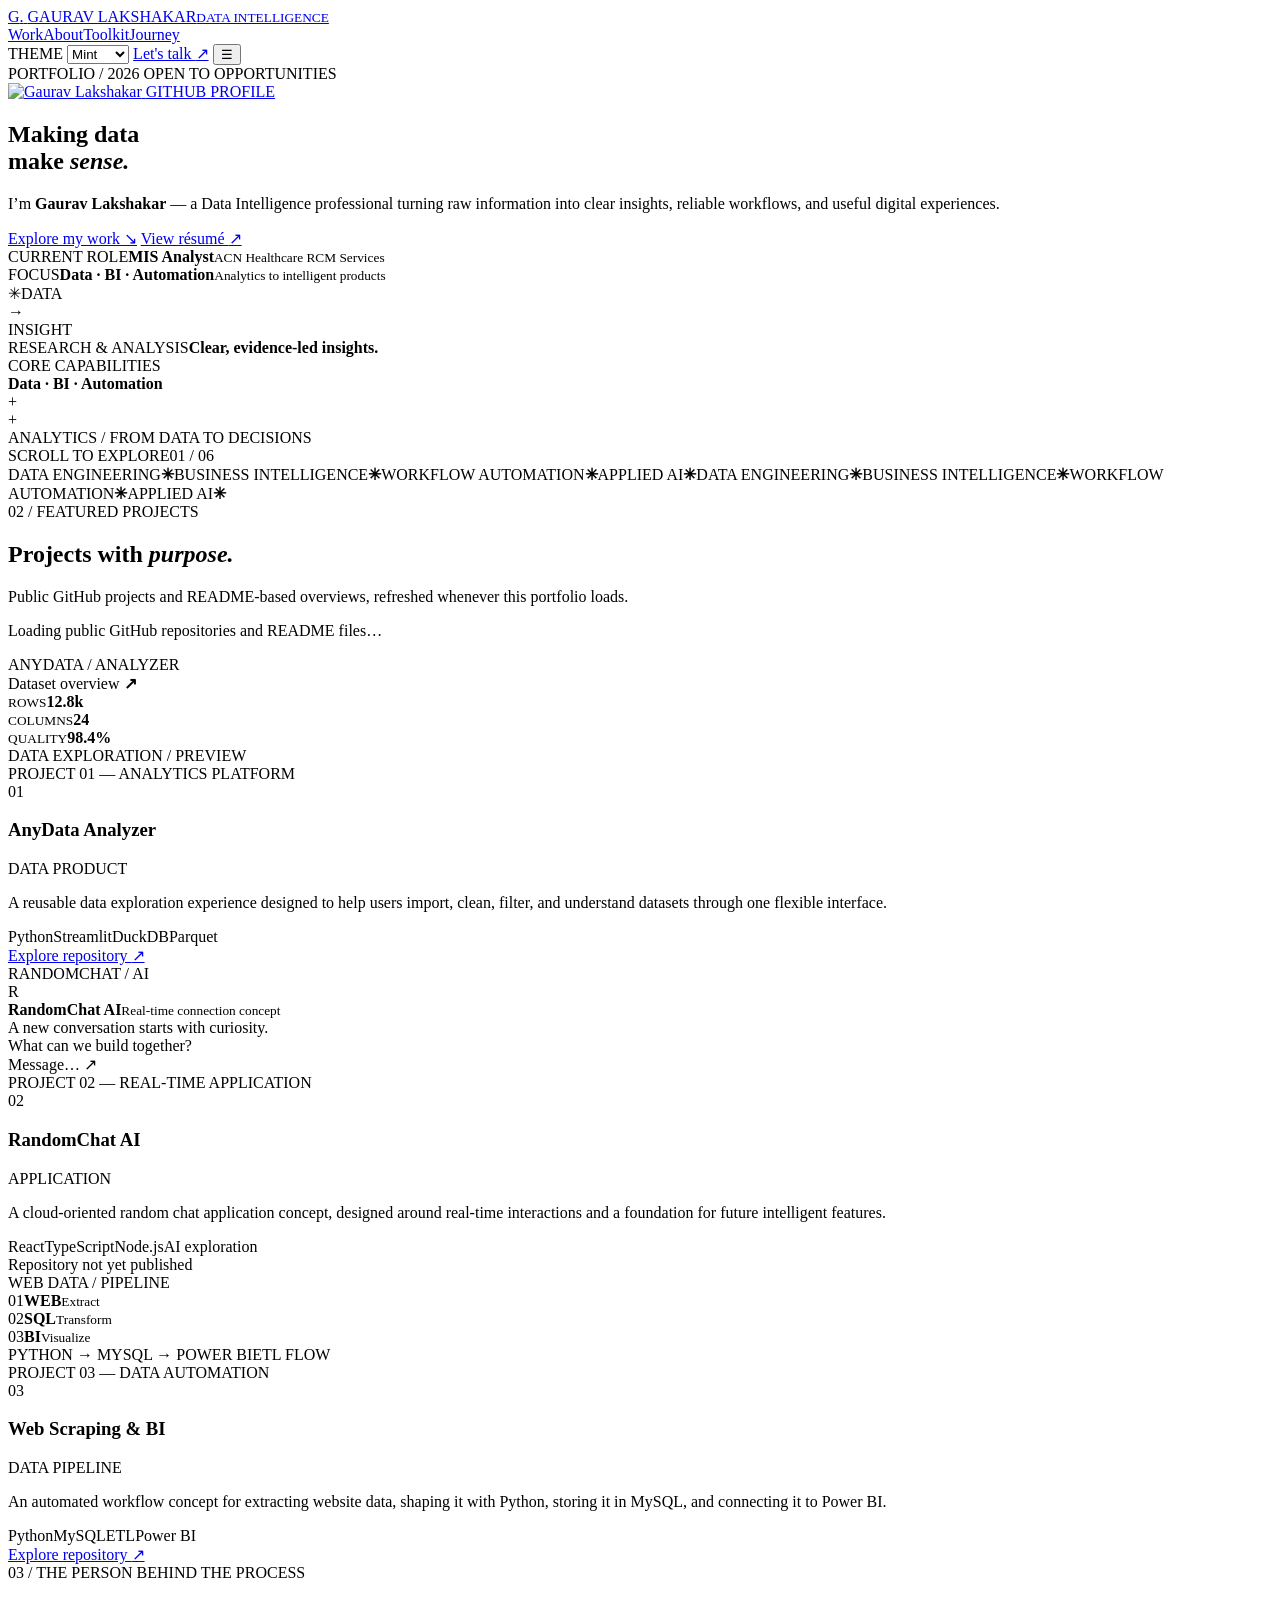
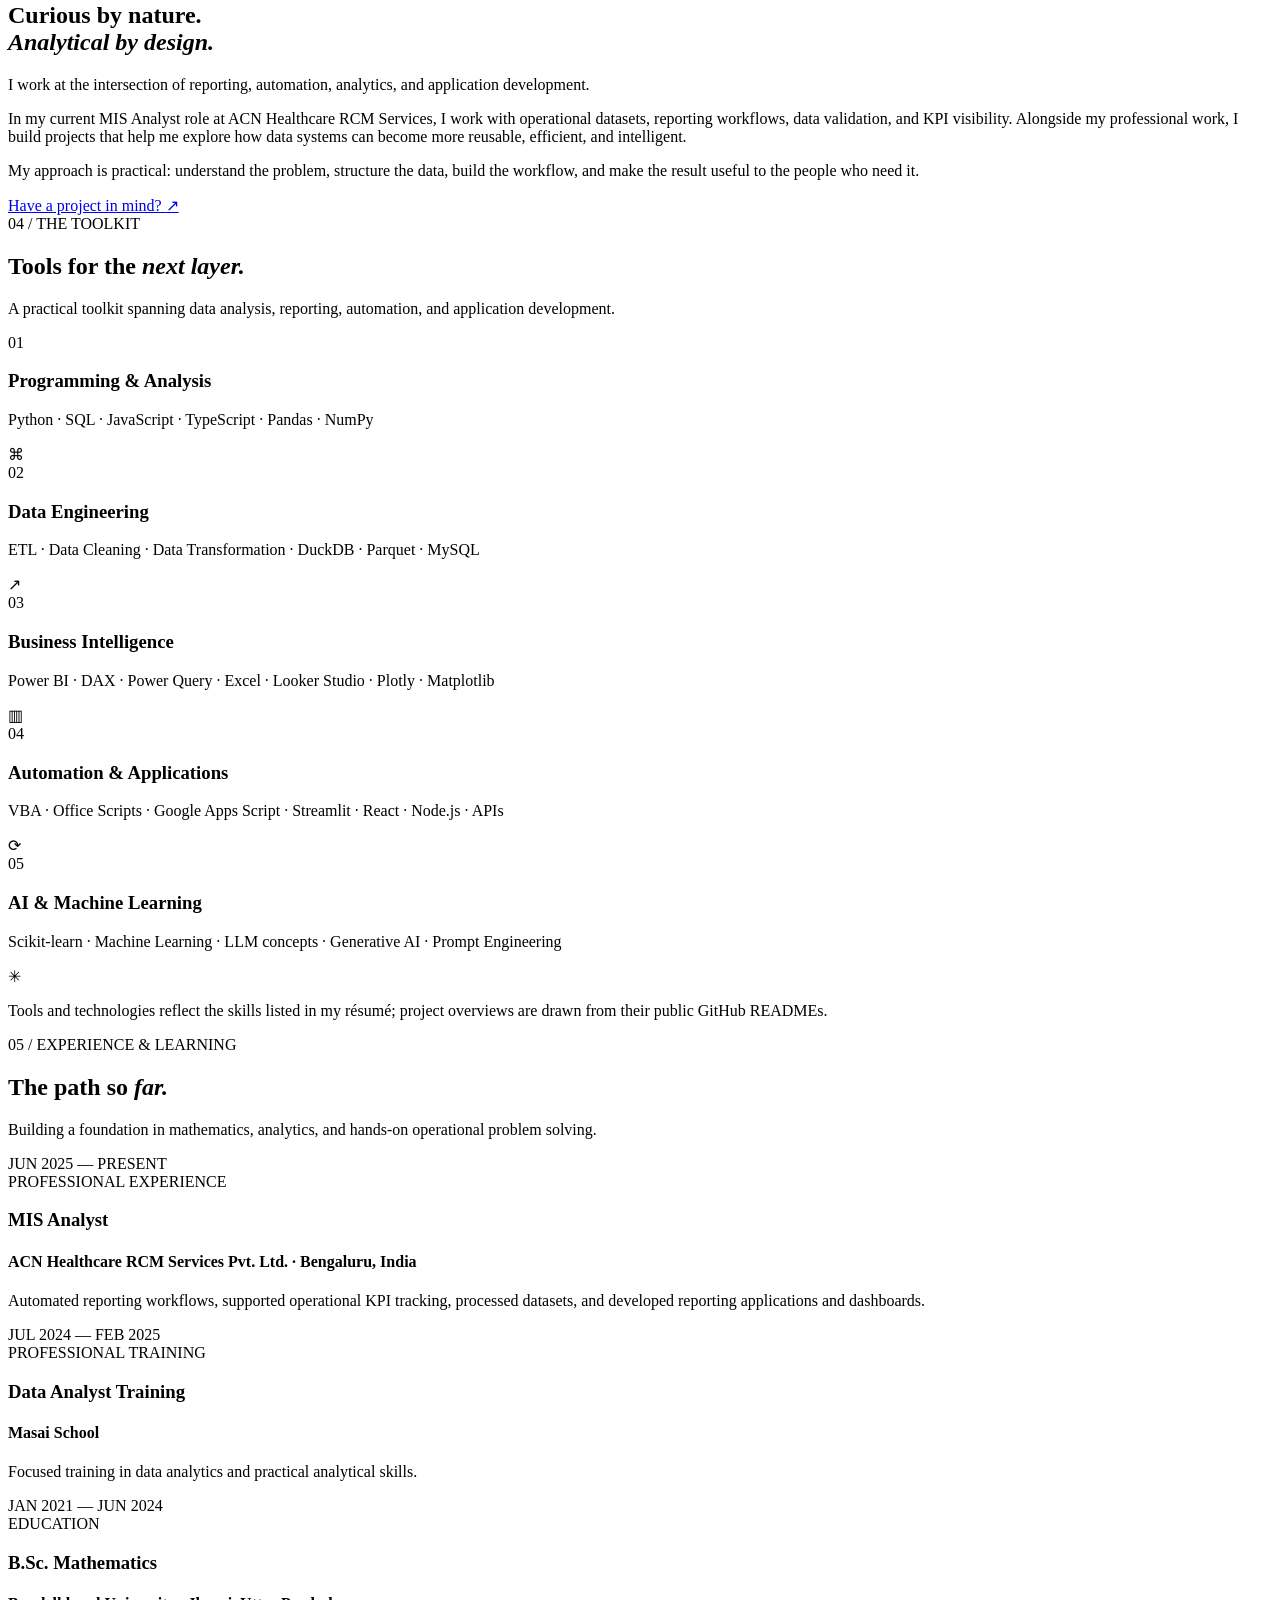
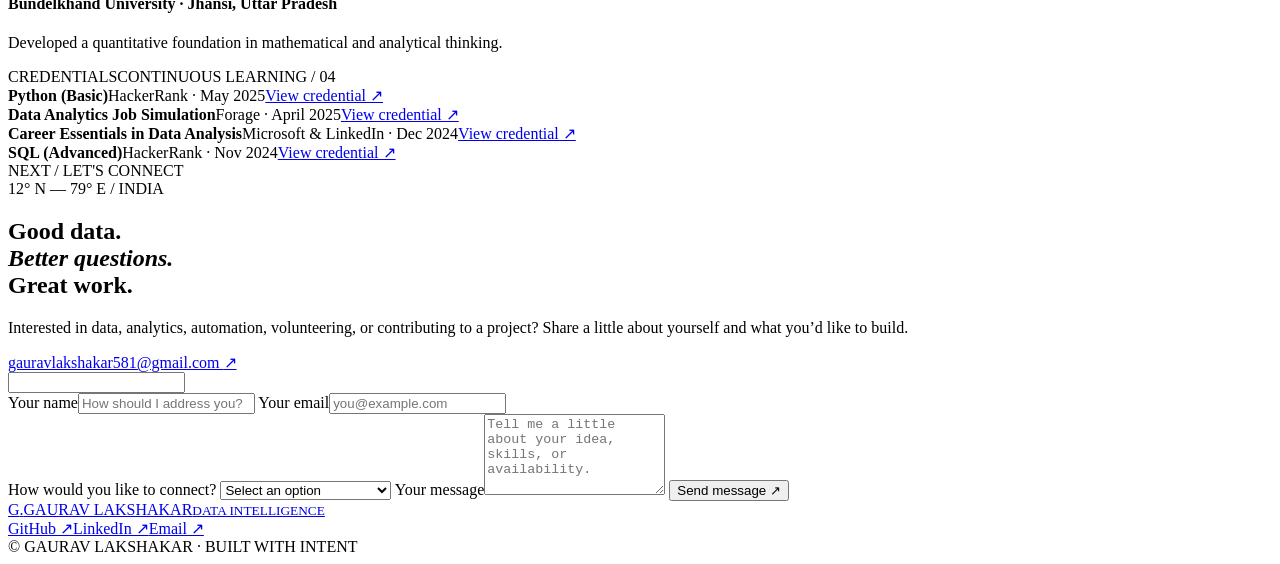
==== index.html @ 4f39f811 "Add files via upload" ====
<!doctype html>
<html lang="en">
<head>
  <meta charset="utf-8">
  <meta name="viewport" content="width=device-width, initial-scale=1">
  <meta name="theme-color" content="#080d18">
  <meta name="description" content="Gaurav Lakshakar — Data Intelligence Engineer building data products, analytics workflows, and intelligent applications.">
  <meta property="og:title" content="Gaurav Lakshakar | Data Intelligence Engineer">
  <meta property="og:description" content="Turning complex data into clear decisions, useful products, and intelligent workflows.">
  <meta property="og:type" content="website">
  <title>Gaurav Lakshakar — Data Intelligence Engineer</title>
  <link rel="preconnect" href="https://fonts.googleapis.com">
  <link rel="preconnect" href="https://fonts.gstatic.com" crossorigin>
  <link href="https://fonts.googleapis.com/css2?family=DM+Mono:wght@400;500&family=Manrope:wght@400;500;600;700;800&display=swap" rel="stylesheet">
  <link rel="stylesheet" href="styles.css">
  <link rel="stylesheet" href="interactive.css">
  <script type="application/ld+json">
  {
    "@context":"https://schema.org",
    "@type":"Person",
    "name":"Gaurav Lakshakar",
    "jobTitle":"MIS Analyst | Data Intelligence Engineer",
    "email":"mailto:gauravlakshakar581@gmail.com",
    "url":"https://gauravlakshakar.github.io/",
    "sameAs":[
      "https://github.com/gauravlakshakar",
      "https://linkedin.com/in/gaurav-lakshakar"
    ]
  }
  </script>
</head>
<body>
  <div class="noise" aria-hidden="true"></div>
  <div class="cursor-glow" aria-hidden="true"></div>
  <header class="site-header">
    <a class="brand" href="#home" aria-label="Gaurav Lakshakar home">
      <span class="brand-mark">G<span>.</span></span>
      <span class="brand-name">GAURAV LAKSHAKAR<small>DATA INTELLIGENCE</small></span>
    </a>
    <nav class="nav" id="nav">
      <a href="#work" data-tooltip="Project demos, analytics, and applied AI">Work</a><a href="#about" data-tooltip="How I turn messy data into useful decisions">About</a><a href="#stack" data-tooltip="Python, BI, automation, and AI tools">Toolkit</a><a href="#journey" data-tooltip="My experience, education, and learning">Journey</a>
    </nav>
    <label class="theme-picker" for="themePicker">
      <span>THEME</span>
      <select id="themePicker" aria-label="Choose portfolio accent theme">
        <option value="mint">Mint</option>
        <option value="ocean">Ocean</option>
        <option value="violet">Violet</option>
        <option value="amber">Amber</option>
      </select>
    </label>
    <a class="header-cta" href="mailto:gauravlakshakar581@gmail.com">Let's talk <span>↗</span></a>
    <button class="menu-toggle" id="menuToggle" aria-label="Toggle navigation" aria-expanded="false">☰</button>
  </header>

  <main>
    <section class="hero section-shell" id="home">
      <div class="hero-copy">
        <div class="eyebrow"><span class="status-dot"></span> PORTFOLIO / 2026 <span class="eyebrow-line"></span> OPEN TO OPPORTUNITIES</div>
        <a class="profile-avatar" href="https://github.com/gauravlakshakar" target="_blank" rel="noreferrer" aria-label="View Gaurav Lakshakar's GitHub profile">
          <img src="https://github.com/gauravlakshakar.png?size=240" alt="Gaurav Lakshakar" width="72" height="72">
          <span>GITHUB PROFILE</span>
        </a>
        <h1>Making data<br>make <em>sense.</em></h1>
        <p class="hero-lead">I’m <strong>Gaurav Lakshakar</strong> — a Data Intelligence professional turning raw information into clear insights, reliable workflows, and useful digital experiences.</p>
        <div class="hero-actions">
          <a class="button button-primary" href="#work">Explore my work <span>↘</span></a>
          <a class="button button-quiet" href="assets/Gaurav-Lakshakar-Resume.pdf" target="_blank" rel="noreferrer">View résumé <span>↗</span></a>
        </div>
        <div class="hero-meta">
          <div><span class="meta-label">CURRENT ROLE</span><strong>MIS Analyst</strong><small>ACN Healthcare RCM Services</small></div>
          <div><span class="meta-label">FOCUS</span><strong>Data · BI · Automation</strong><small>Analytics to intelligent products</small></div>
        </div>
      </div>
      <div class="hero-art" aria-label="Abstract data intelligence visualization">
        <div class="art-orbit orbit-one"></div><div class="art-orbit orbit-two"></div>
        <div class="art-core"><span class="core-spark">✳</span><span>DATA<br><b>→</b><br>INSIGHT</span></div>
        <div class="float-card card-top"><span class="mini-label">RESEARCH & ANALYSIS</span><b>Clear, evidence-led insights.</b><span class="card-line"><i></i><i></i><i></i><i></i><i></i><i></i></span></div>
        <div class="float-card card-bottom"><span class="mini-label">CORE CAPABILITIES</span><div class="bars"><i></i><i></i><i></i><i></i><i></i><i></i><i></i><i></i></div><b>Data · BI · Automation</b></div>
        <div class="art-cross cross-a">+</div><div class="art-cross cross-b">+</div>
        <div class="art-caption">ANALYTICS / FROM DATA TO DECISIONS</div>
      </div>
      <div class="hero-bottom"><span>SCROLL TO EXPLORE</span><span class="scroll-line"></span><span>01 / 06</span></div>
    </section>

    <section class="ticker" aria-label="Areas of focus">
      <div class="ticker-track"><span>DATA ENGINEERING</span><b>✳</b><span>BUSINESS INTELLIGENCE</span><b>✳</b><span>WORKFLOW AUTOMATION</span><b>✳</b><span>APPLIED AI</span><b>✳</b><span>DATA ENGINEERING</span><b>✳</b><span>BUSINESS INTELLIGENCE</span><b>✳</b><span>WORKFLOW AUTOMATION</span><b>✳</b><span>APPLIED AI</span><b>✳</b></div>
    </section>

    <section class="work section-shell" id="work">
      <div class="section-heading">
        <div><div class="eyebrow">02 / FEATURED PROJECTS</div><h2>Projects with <em>purpose.</em></h2></div>
        <p>Public GitHub projects and README-based overviews, refreshed whenever this portfolio loads.</p>
      </div>
      <p class="github-status" id="projectsStatus" role="status" aria-live="polite">Loading public GitHub repositories and README files…</p>
      <div class="project-grid" id="projectGrid">
        <article class="project-card project-featured">
          <div class="project-visual visual-analyzer">
            <div class="visual-top"><span>ANYDATA / ANALYZER</span></div>
            <div class="analyzer-layout"><div class="side-lines"><i></i><i></i><i></i><i></i></div><div class="analyzer-main"><div class="fake-title">Dataset overview <b>↗</b></div><div class="metric-row"><div><small>ROWS</small><b>12.8k</b></div><div><small>COLUMNS</small><b>24</b></div><div><small>QUALITY</small><b>98.4%</b></div></div><div class="chart-area"><div class="chart-bars"><i></i><i></i><i></i><i></i><i></i><i></i><i></i><i></i><i></i><i></i><i></i><i></i></div><div class="chart-label">DATA EXPLORATION / PREVIEW</div></div></div></div>
            <div class="visual-index">PROJECT 01 — ANALYTICS PLATFORM</div>
          </div>
          <div class="project-info"><div><span class="project-number">01</span><h3>AnyData Analyzer</h3></div><span class="project-type">DATA PRODUCT</span></div>
          <p>A reusable data exploration experience designed to help users import, clean, filter, and understand datasets through one flexible interface.</p>
          <div class="tag-row"><span>Python</span><span>Streamlit</span><span>DuckDB</span><span>Parquet</span></div>
          <a class="project-link" href="https://github.com/gauravlakshakar/AnyData-Analyzer" target="_blank" rel="noreferrer">Explore repository <span>↗</span></a>
        </article>

        <article class="project-card">
          <div class="project-visual visual-chat">
            <div class="visual-top"><span>RANDOMCHAT / AI</span></div>
            <div class="chat-window"><div class="chat-head"><span class="avatar">R</span><div><b>RandomChat AI</b><small>Real-time connection concept</small></div><i class="online-dot"></i></div><div class="bubble bubble-left">A new conversation starts with curiosity.</div><div class="bubble bubble-right">What can we build together?</div><div class="chat-input">Message… <span>↗</span></div></div>
            <div class="visual-index">PROJECT 02 — REAL-TIME APPLICATION</div>
          </div>
          <div class="project-info"><div><span class="project-number">02</span><h3>RandomChat AI</h3></div><span class="project-type">APPLICATION</span></div>
          <p>A cloud-oriented random chat application concept, designed around real-time interactions and a foundation for future intelligent features.</p>
          <div class="tag-row"><span>React</span><span>TypeScript</span><span>Node.js</span><span>AI exploration</span></div>
          <span class="project-link project-link-unavailable">Repository not yet published</span>
        </article>

        <article class="project-card">
          <div class="project-visual visual-pipeline">
            <div class="visual-top"><span>WEB DATA / PIPELINE</span></div>
            <div class="pipeline-flow"><div class="pipe-node"><span>01</span><b>WEB</b><small>Extract</small></div><div class="pipe-connector"><i></i><i></i><i></i></div><div class="pipe-node"><span>02</span><b>SQL</b><small>Transform</small></div><div class="pipe-connector"><i></i><i></i><i></i></div><div class="pipe-node"><span>03</span><b>BI</b><small>Visualize</small></div></div>
            <div class="pipeline-foot"><span>PYTHON → MYSQL → POWER BI</span><span>ETL FLOW</span></div>
            <div class="visual-index">PROJECT 03 — DATA AUTOMATION</div>
          </div>
          <div class="project-info"><div><span class="project-number">03</span><h3>Web Scraping & BI</h3></div><span class="project-type">DATA PIPELINE</span></div>
          <p>An automated workflow concept for extracting website data, shaping it with Python, storing it in MySQL, and connecting it to Power BI.</p>
          <div class="tag-row"><span>Python</span><span>MySQL</span><span>ETL</span><span>Power BI</span></div>
          <a class="project-link" href="https://github.com/gauravlakshakar/Automated-Web-Scraping-Power-BI-Integration" target="_blank" rel="noreferrer">Explore repository <span>↗</span></a>
        </article>
      </div>
      <div class="projects-toggle-wrap">
        <button class="projects-toggle" id="projectsToggle" type="button" aria-controls="projectGrid" aria-expanded="false" hidden>See more <span>↓</span></button>
      </div>
    </section>

    <section class="about section-shell" id="about">
      <div class="about-left"><div class="eyebrow">03 / THE PERSON BEHIND THE PROCESS</div><h2>Curious by nature.<br><em>Analytical by design.</em></h2></div>
      <div class="about-right"><p class="about-intro">I work at the intersection of reporting, automation, analytics, and application development.</p><p>In my current MIS Analyst role at ACN Healthcare RCM Services, I work with operational datasets, reporting workflows, data validation, and KPI visibility. Alongside my professional work, I build projects that help me explore how data systems can become more reusable, efficient, and intelligent.</p><p>My approach is practical: understand the problem, structure the data, build the workflow, and make the result useful to the people who need it.</p><a class="text-link" href="mailto:gauravlakshakar581@gmail.com">Have a project in mind? <span>↗</span></a></div>
    </section>

    <section class="stack section-shell" id="stack">
      <div class="section-heading"><div><div class="eyebrow">04 / THE TOOLKIT</div><h2>Tools for the <em>next layer.</em></h2></div><p>A practical toolkit spanning data analysis, reporting, automation, and application development.</p></div>
      <div class="stack-grid">
        <div class="stack-item"><span class="stack-index">01</span><div><h3>Programming & Analysis</h3><p>Python · SQL · JavaScript · TypeScript · Pandas · NumPy</p></div><span class="stack-symbol">⌘</span></div>
        <div class="stack-item"><span class="stack-index">02</span><div><h3>Data Engineering</h3><p>ETL · Data Cleaning · Data Transformation · DuckDB · Parquet · MySQL</p></div><span class="stack-symbol">↗</span></div>
        <div class="stack-item"><span class="stack-index">03</span><div><h3>Business Intelligence</h3><p>Power BI · DAX · Power Query · Excel · Looker Studio · Plotly · Matplotlib</p></div><span class="stack-symbol">▥</span></div>
        <div class="stack-item"><span class="stack-index">04</span><div><h3>Automation & Applications</h3><p>VBA · Office Scripts · Google Apps Script · Streamlit · React · Node.js · APIs</p></div><span class="stack-symbol">⟳</span></div>
        <div class="stack-item"><span class="stack-index">05</span><div><h3>AI & Machine Learning</h3><p>Scikit-learn · Machine Learning · LLM concepts · Generative AI · Prompt Engineering</p></div><span class="stack-symbol">✳</span></div>
      </div>
      <p class="stack-note">Tools and technologies reflect the skills listed in my résumé; project overviews are drawn from their public GitHub READMEs.</p>
    </section>

    <section class="journey section-shell" id="journey">
      <div class="section-heading"><div><div class="eyebrow">05 / EXPERIENCE & LEARNING</div><h2>The path so <em>far.</em></h2></div><p>Building a foundation in mathematics, analytics, and hands-on operational problem solving.</p></div>
      <div class="timeline">
        <div class="timeline-item"><div class="timeline-date">JUN 2025 — PRESENT</div><div class="timeline-marker"></div><div class="timeline-content"><span class="timeline-label">PROFESSIONAL EXPERIENCE</span><h3>MIS Analyst</h3><h4>ACN Healthcare RCM Services Pvt. Ltd. <span>· Bengaluru, India</span></h4><p>Automated reporting workflows, supported operational KPI tracking, processed datasets, and developed reporting applications and dashboards.</p></div></div>
        <div class="timeline-item"><div class="timeline-date">JUL 2024 — FEB 2025</div><div class="timeline-marker"></div><div class="timeline-content"><span class="timeline-label">PROFESSIONAL TRAINING</span><h3>Data Analyst Training</h3><h4>Masai School</h4><p>Focused training in data analytics and practical analytical skills.</p></div></div>
        <div class="timeline-item"><div class="timeline-date">JAN 2021 — JUN 2024</div><div class="timeline-marker"></div><div class="timeline-content"><span class="timeline-label">EDUCATION</span><h3>B.Sc. Mathematics</h3><h4>Bundelkhand University <span>· Jhansi, Uttar Pradesh</span></h4><p>Developed a quantitative foundation in mathematical and analytical thinking.</p></div></div>
      </div>
      <div class="certifications"><div class="cert-heading"><span class="eyebrow">CREDENTIALS</span><span>CONTINUOUS LEARNING / 04</span></div><div class="cert-grid">
        <div><b>Python (Basic)</b><span>HackerRank · May 2025</span><a href="https://www.hackerrank.com/certificates/iframe/b442b5a786ca" target="_blank" rel="noreferrer">View credential ↗</a></div>
        <div><b>Data Analytics Job Simulation</b><span>Forage · April 2025</span><a href="https://drive.google.com/file/d/1vN4irPQf9KT8b9pGdJsip6vov9w0BToP/view?usp=sharing" target="_blank" rel="noreferrer">View credential ↗</a></div>
        <div><b>Career Essentials in Data Analysis</b><span>Microsoft & LinkedIn · Dec 2024</span><a href="https://www.linkedin.com/learning/certificates/0b118b6bc514ee86db4176257575edf5e54f99f8c520ca7ed3655e87a7c5248d" target="_blank" rel="noreferrer">View credential ↗</a></div>
        <div><b>SQL (Advanced)</b><span>HackerRank · Nov 2024</span><a href="https://www.hackerrank.com/certificates/iframe/0fa142021e7b" target="_blank" rel="noreferrer">View credential ↗</a></div>
      </div></div>
    </section>

    <section class="contact section-shell" id="contact">
      <div class="contact-top"><div class="eyebrow">NEXT / LET'S CONNECT</div><span class="contact-coordinate">12° N — 79° E / INDIA</span></div>
      <h2>Good data.<br><em>Better questions.</em><br>Great work.</h2>
      <div class="contact-bottom">
        <div class="contact-intro"><p>Interested in data, analytics, automation, volunteering, or contributing to a project? Share a little about yourself and what you’d like to build.</p><a class="contact-email" href="mailto:gauravlakshakar581@gmail.com">gauravlakshakar581@gmail.com <span>↗</span></a></div>
        <form class="contact-form" id="contactForm" action="https://formsubmit.co/gauravlakshakar581@gmail.com" method="POST">
          <input type="hidden" name="_subject" value="Portfolio collaboration / volunteer inquiry">
          <input type="hidden" name="_template" value="table">
          <input type="hidden" name="_next" id="contactSuccessUrl" value="thank-you.html">
          <input type="text" name="_honey" class="form-honey" tabindex="-1" autocomplete="off" aria-hidden="true">
          <div class="form-row">
            <label>Your name<input name="name" type="text" autocomplete="name" required maxlength="100" placeholder="How should I address you?"></label>
            <label>Your email<input name="_replyto" type="email" autocomplete="email" required maxlength="254" placeholder="you@example.com"></label>
          </div>
          <label>How would you like to connect?
            <select name="interest" required>
              <option value="" disabled selected>Select an option</option>
              <option>Volunteer</option>
              <option>Contribute to a project</option>
              <option>Collaborate on data or AI</option>
              <option>Other</option>
            </select>
          </label>
          <label>Your message<textarea name="message" rows="5" required maxlength="4000" placeholder="Tell me a little about your idea, skills, or availability."></textarea></label>
          <button class="button button-primary form-submit" type="submit">Send message <span>↗</span></button>
        </form>
      </div>
    </section>
  </main>

  <footer class="footer"><a class="brand" href="#home"><span class="brand-mark">G<span>.</span></span><span class="brand-name">GAURAV LAKSHAKAR<small>DATA INTELLIGENCE</small></span></a><div class="footer-links"><a href="https://github.com/gauravlakshakar" target="_blank" rel="noreferrer">GitHub ↗</a><a href="https://linkedin.com/in/gaurav-lakshakar" target="_blank" rel="noreferrer">LinkedIn ↗</a><a href="mailto:gauravlakshakar581@gmail.com">Email ↗</a></div><span class="copyright">© <span id="year"></span> GAURAV LAKSHAKAR · BUILT WITH INTENT</span></footer>
  <script src="script.js"></script>
</body>
</html>
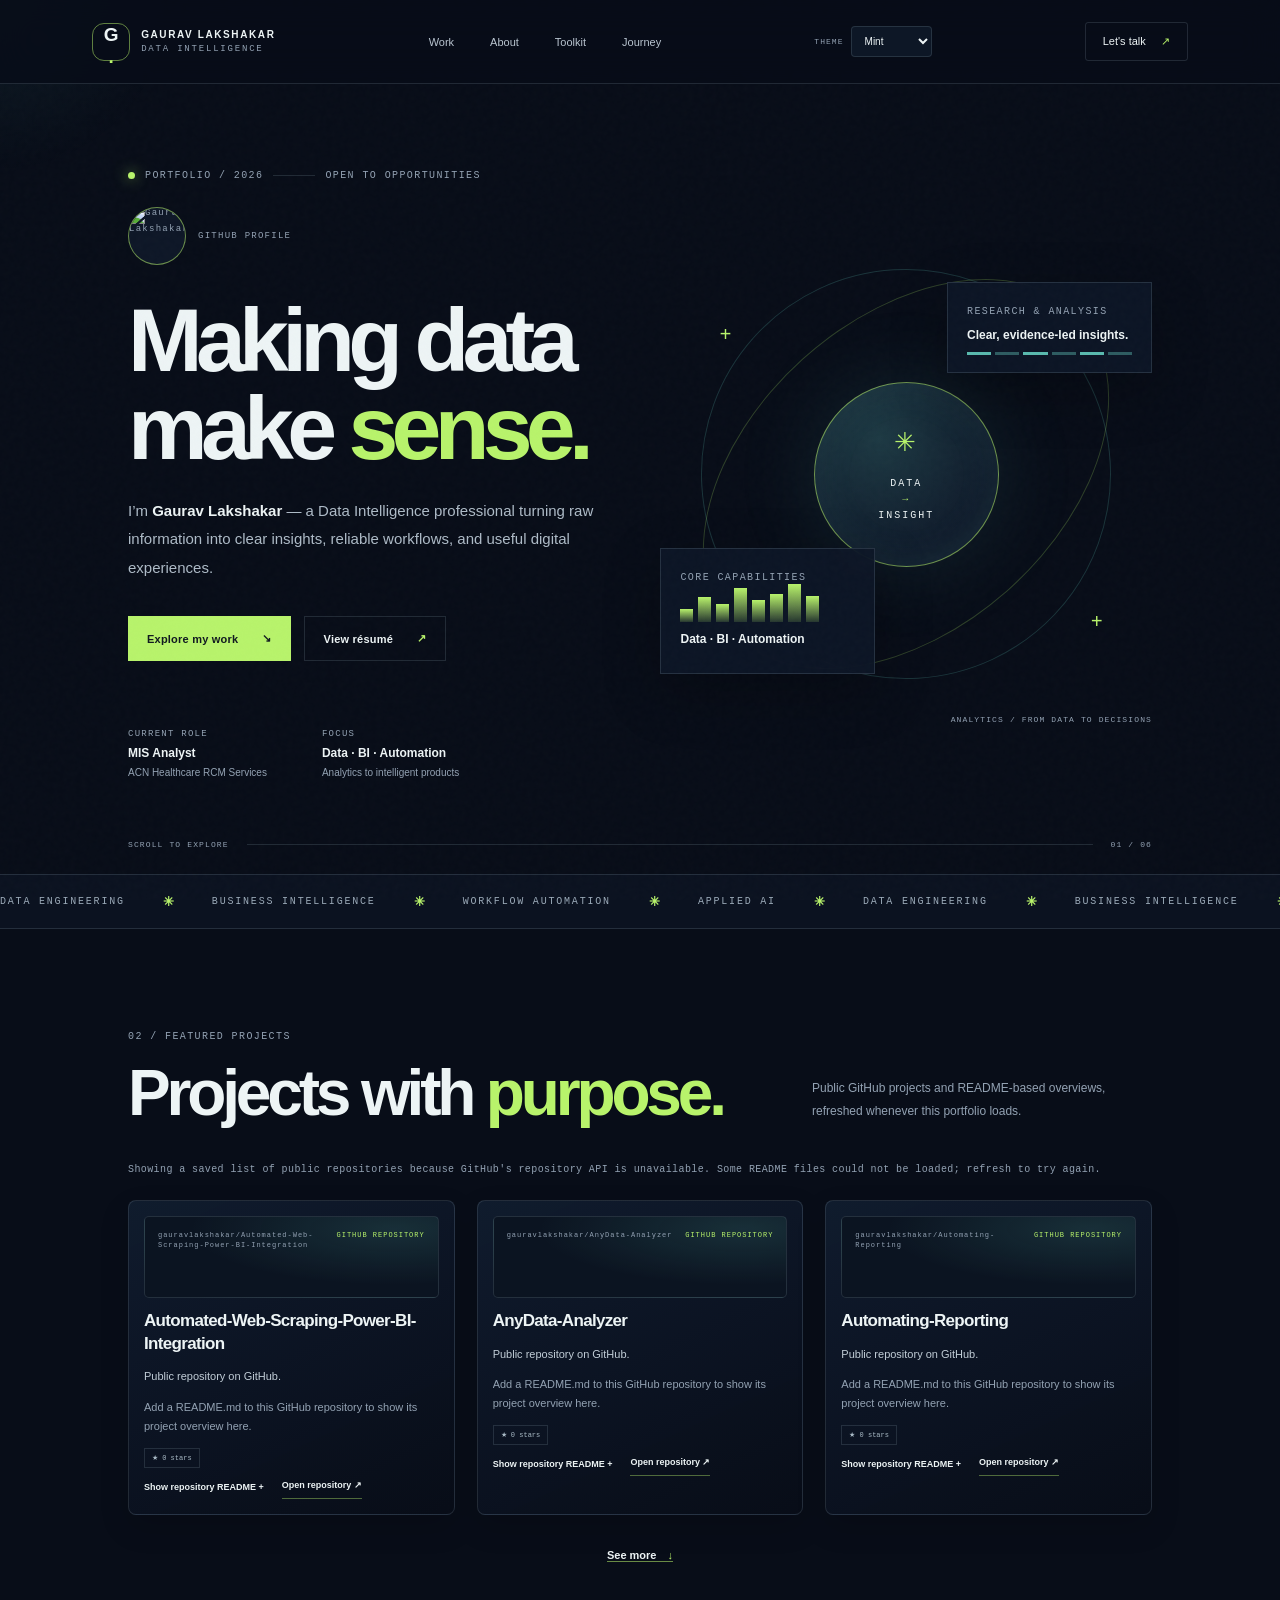
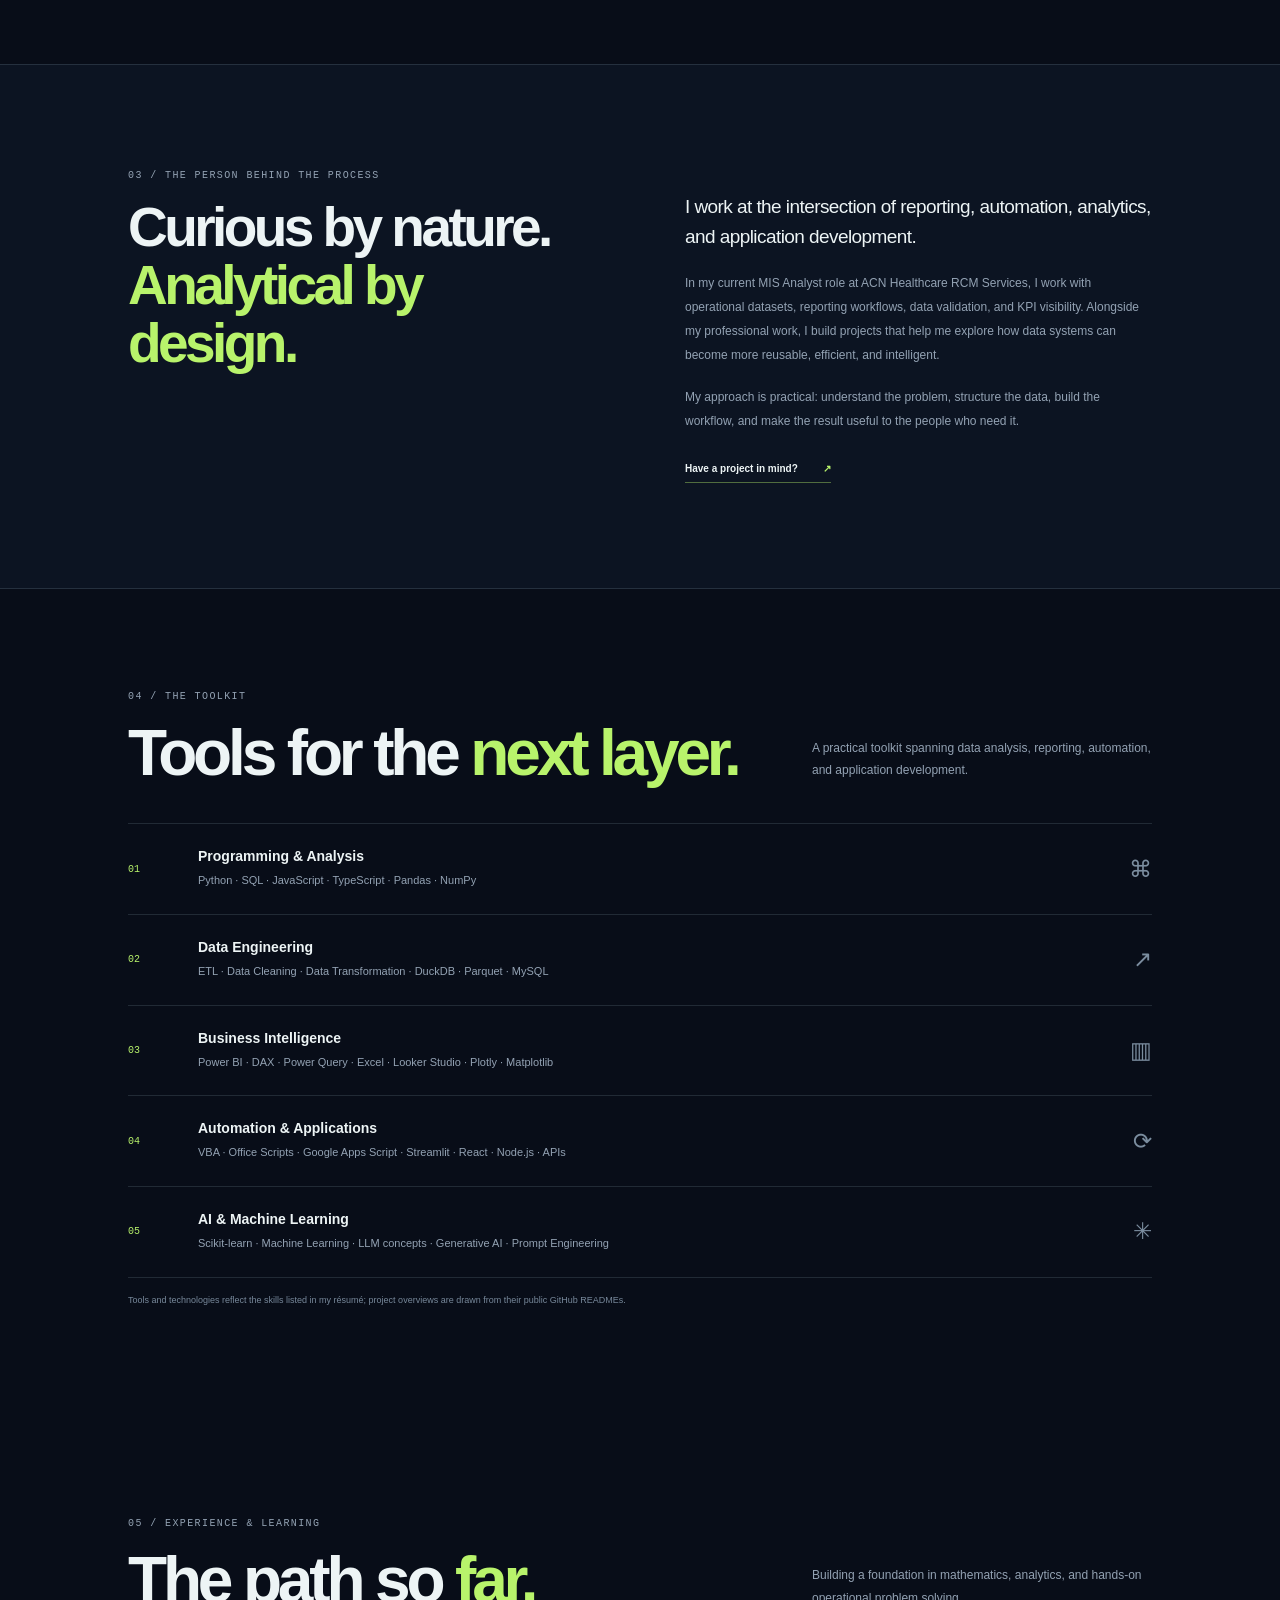
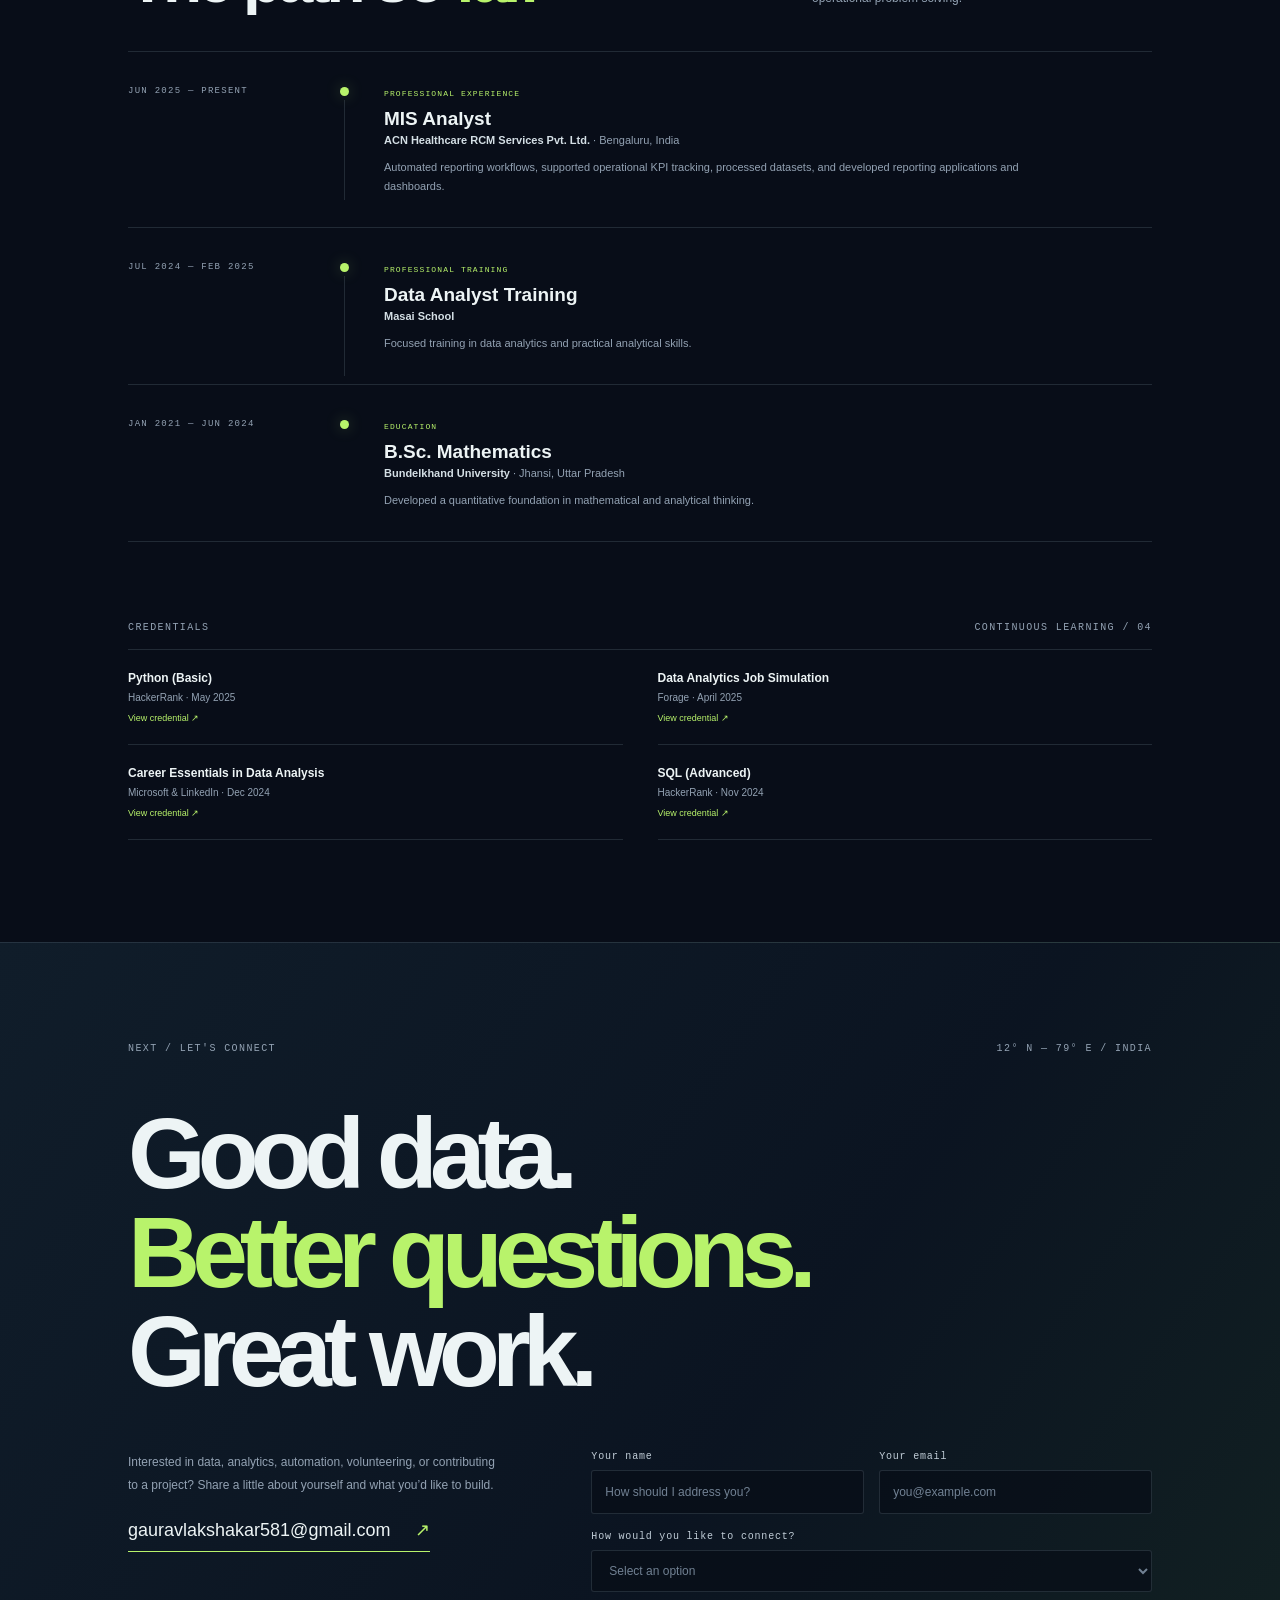
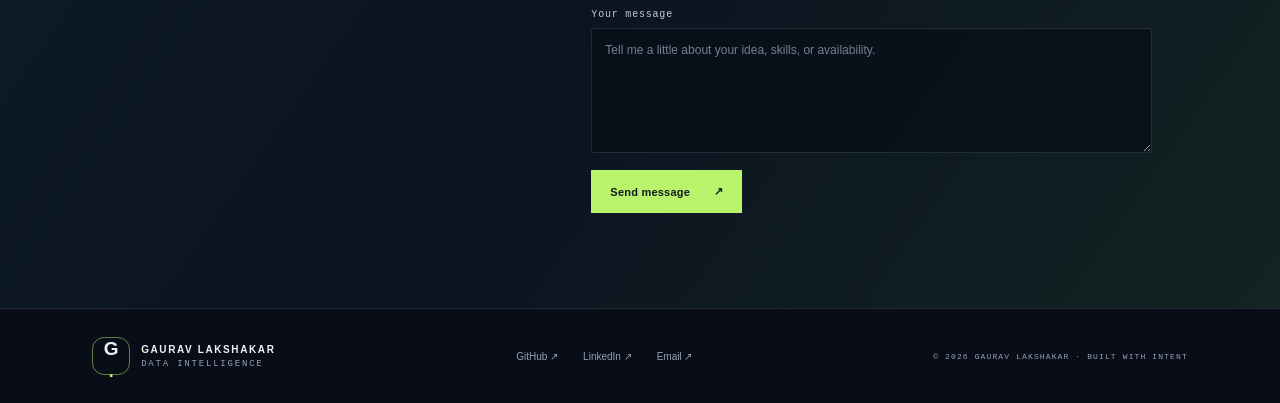
==== commit 23a2a769: "Update index.html" ====
--- a/index.html
+++ b/index.html
@@ -65,7 +65,7 @@
         <p class="hero-lead">I’m <strong>Gaurav Lakshakar</strong> — a Data Intelligence professional turning raw information into clear insights, reliable workflows, and useful digital experiences.</p>
         <div class="hero-actions">
           <a class="button button-primary" href="#work">Explore my work <span>↘</span></a>
-          <a class="button button-quiet" href="assets/Gaurav-Lakshakar-Resume.pdf" target="_blank" rel="noreferrer">View résumé <span>↗</span></a>
+          <a class="button button-quiet" href="assets/Gaurav Lakshakar.pdf" target="_blank" rel="noreferrer">View résumé <span>↗</span></a>
         </div>
         <div class="hero-meta">
           <div><span class="meta-label">CURRENT ROLE</span><strong>MIS Analyst</strong><small>ACN Healthcare RCM Services</small></div>
--- a/styles.css
+++ b/styles.css
@@ -0,0 +1,9 @@
+ :root{--bg:#080d18;--panel:#0e1727;--panel2:#111d30;--text:#edf4f5;--muted:#93a2b3;--line:rgba(181,207,220,.15);--mint:#b8f36b;--cyan:#6de3d1;--mono:"DM Mono",monospace;--sans:"Manrope",sans-serif}
+*{box-sizing:border-box}html{scroll-behavior:smooth;scroll-padding-top:90px}body{margin:0;background:var(--bg);color:var(--text);font-family:var(--sans);overflow-x:hidden}a{color:inherit;text-decoration:none}.noise{position:fixed;inset:0;pointer-events:none;z-index:5;opacity:.035;background-image:url("data:image/svg+xml,%3Csvg viewBox='0 0 180 180' xmlns='http://www.w3.org/2000/svg'%3E%3Cfilter id='n'%3E%3CfeTurbulence type='fractalNoise' baseFrequency='.9' numOctaves='3' stitchTiles='stitch'/%3E%3C/filter%3E%3Crect width='100%25' height='100%25' filter='url(%23n)' opacity='.55'/%3E%3C/svg%3E")}.cursor-glow{position:fixed;width:360px;height:360px;border-radius:50%;background:radial-gradient(circle,rgba(109,227,209,.07),transparent 68%);pointer-events:none;z-index:0;transform:translate(-50%,-50%)}.site-header{height:84px;padding:0 7.2%;display:flex;align-items:center;justify-content:space-between;border-bottom:1px solid var(--line);position:sticky;top:0;z-index:20;background:rgba(8,13,24,.84);backdrop-filter:blur(18px)}.brand{display:flex;align-items:center;gap:11px}.brand-mark{width:38px;height:38px;border:1px solid rgba(184,243,107,.5);border-radius:12px;display:grid;place-items:center;font-weight:800;font-size:19px;color:var(--text)}.brand-mark span{color:var(--mint)}.brand-name{font-size:10px;letter-spacing:.16em;font-weight:800}.brand-name small{display:block;color:var(--muted);font:9px var(--mono);letter-spacing:.2em;margin-top:4px}.nav{display:flex;gap:36px}.nav a,.header-cta{font-size:11px;color:#b9c5d0;transition:.2s}.nav a:hover,.footer a:hover{color:var(--mint)}.header-cta{border:1px solid var(--line);padding:12px 17px;border-radius:3px;color:var(--text)}.header-cta span{color:var(--mint);margin-left:12px}.menu-toggle{display:none;background:none;border:0;color:var(--text);font-size:23px}.section-shell{padding-left:10%;padding-right:10%;position:relative}.hero{min-height:700px;display:grid;grid-template-columns:1.04fr .96fr;align-items:center;padding-top:70px;padding-bottom:80px;overflow:hidden}.hero-copy{position:relative;z-index:2}.eyebrow,.meta-label,.mini-label,.art-caption,.hero-bottom,.visual-top,.visual-index,.project-type,.project-number,.timeline-date,.timeline-label,.cert-heading,.contact-coordinate,.copyright{font:10px var(--mono);letter-spacing:.14em;color:var(--muted)}.eyebrow{display:flex;align-items:center;gap:10px}.status-dot,.online-dot{width:7px;height:7px;border-radius:50%;background:var(--mint);box-shadow:0 0 14px rgba(184,243,107,.7)}.eyebrow-line{width:42px;height:1px;background:var(--line)}h1{font-size:clamp(58px,7vw,98px);line-height:.99;letter-spacing:-.075em;margin:31px 0 24px;font-weight:700}h1 em,h2 em{font-style:normal;color:var(--mint)}.hero-lead{font-size:15px;line-height:1.9;color:#aebbc7;max-width:500px}.hero-lead strong{color:var(--text)}.hero-actions{display:flex;gap:13px;margin-top:34px}.button{padding:15px 19px;font-size:11px;font-weight:800;letter-spacing:.02em;display:inline-flex;gap:24px;align-items:center;transition:.25s}.button-primary{background:var(--mint);color:#111a20}.button-primary:hover{transform:translateY(-3px);box-shadow:0 12px 35px rgba(184,243,107,.18)}.button-quiet{border:1px solid var(--line);color:var(--text)}.button-quiet span{color:var(--mint)}.hero-meta{display:flex;gap:55px;margin-top:68px}.hero-meta div{display:flex;flex-direction:column;gap:7px}.meta-label{font-size:9px}.hero-meta strong{font-size:12px}.hero-meta small{font-size:10px;color:var(--muted)}.hero-art{height:500px;position:relative;display:grid;place-items:center}.art-orbit{position:absolute;border:1px solid rgba(109,227,209,.18);border-radius:50%;transform:rotate(-25deg)}.orbit-one{width:410px;height:410px}.orbit-two{width:310px;height:470px;border-color:rgba(184,243,107,.22);transform:rotate(48deg)}.art-core{width:185px;height:185px;border-radius:50%;background:radial-gradient(circle at 35% 30%,#1d3943,#101b2b 68%);border:1px solid rgba(184,243,107,.55);box-shadow:0 0 90px rgba(109,227,209,.1),inset 0 0 40px rgba(109,227,209,.08);display:flex;flex-direction:column;align-items:center;justify-content:center;gap:10px;text-align:center;font:10px var(--mono);letter-spacing:.2em;line-height:1.6;z-index:1}.core-spark{font-size:26px;color:var(--mint)}.art-core b{color:var(--mint)}.float-card{position:absolute;z-index:2;background:rgba(14,23,39,.9);border:1px solid var(--line);padding:17px 19px;box-shadow:0 18px 55px rgba(0,0,0,.25);backdrop-filter:blur(12px)}.card-top{top:58px;right:0;width:205px}.card-top b,.card-bottom b{display:block;font-size:12px;margin:10px 0}.card-line{display:flex;gap:4px}.card-line i{height:3px;background:var(--cyan);width:16%;opacity:.8}.card-line i:nth-child(2n){opacity:.35}.card-bottom{bottom:50px;left:0;width:215px}.bars{height:38px;display:flex;align-items:end;gap:5px}.bars i{width:13px;background:linear-gradient(var(--mint),rgba(184,243,107,.15));height:var(--h,60%)}.bars i:nth-child(1){--h:35%}.bars i:nth-child(2){--h:65%}.bars i:nth-child(3){--h:48%}.bars i:nth-child(4){--h:90%}.bars i:nth-child(5){--h:58%}.bars i:nth-child(6){--h:75%}.bars i:nth-child(7){--h:100%}.bars i:nth-child(8){--h:68%}.art-cross{position:absolute;color:var(--mint);font:20px var(--mono)}.cross-a{top:100px;left:12%}.cross-b{bottom:90px;right:10%}.art-caption{position:absolute;bottom:0;right:0;font-size:8px}.hero-bottom{position:absolute;bottom:25px;left:10%;right:10%;display:flex;align-items:center;gap:18px;font-size:8px}.scroll-line{height:1px;background:var(--line);flex:1}.ticker{overflow:hidden;border-top:1px solid var(--line);border-bottom:1px solid var(--line);padding:19px 0;background:#0b1220}.ticker-track{display:flex;align-items:center;justify-content:space-around;gap:38px;white-space:nowrap;min-width:1100px;animation:marquee 32s linear infinite}.ticker span{font:10px var(--mono);letter-spacing:.18em;color:#9baab8}.ticker b{color:var(--mint);font-size:13px}@keyframes marquee{to{transform:translateX(-22%)}}.work,.stack,.journey{padding-top:125px;padding-bottom:125px}.section-heading{display:flex;align-items:end;justify-content:space-between;margin-bottom:55px;gap:35px}.section-heading h2,.about h2{font-size:clamp(42px,5vw,65px);letter-spacing:-.065em;line-height:1.05;margin:18px 0 0}.section-heading>p{max-width:340px;font-size:12px;line-height:1.9;color:var(--muted);margin:0 0 5px}.project-grid{display:grid;grid-template-columns:1fr 1fr;gap:48px 25px}.project-card{min-width:0}.project-featured{grid-column:1/-1}.project-visual{height:290px;position:relative;overflow:hidden;border:1px solid var(--line);background:#0d1828;padding:19px}.project-featured .project-visual{height:360px}.visual-top{display:flex;justify-content:space-between;font-size:8px;position:relative;z-index:2}.live-pill{color:var(--mint);border:1px solid rgba(184,243,107,.3);padding:5px 8px;font-size:8px}.visual-index{position:absolute;bottom:15px;left:19px;font-size:8px;opacity:.7}.visual-analyzer{background:radial-gradient(ellipse at 80% 40%,rgba(67,139,139,.17),transparent 50%),#0c1727}.analyzer-layout{display:flex;gap:22px;width:75%;margin:42px auto 0}.side-lines{width:65px;display:flex;flex-direction:column;gap:17px;padding-top:14px}.side-lines i{height:5px;background:#34485b;border-radius:4px}.side-lines i:nth-child(2){width:70%;background:var(--mint)}.analyzer-main{flex:1}.fake-title{font-size:12px;margin-bottom:16px;color:#dce8eb}.fake-title b{float:right;color:var(--mint)}.metric-row{display:grid;grid-template-columns:repeat(3,1fr);gap:9px}.metric-row div{padding:12px;background:rgba(24,43,60,.8);border:1px solid var(--line)}.metric-row small{display:block;font:8px var(--mono);color:var(--muted)}.metric-row b{display:block;font-size:18px;margin-top:5px}.chart-area{height:105px;margin-top:12px;border:1px solid var(--line);padding:10px;position:relative;background:rgba(14,30,44,.7)}.chart-bars{height:65px;display:flex;align-items:end;gap:8px;border-bottom:1px solid rgba(255,255,255,.1)}.chart-bars i{flex:1;background:linear-gradient(var(--cyan),rgba(109,227,209,.08));height:var(--h,60%)}.chart-bars i:nth-child(1){--h:28%}.chart-bars i:nth-child(2){--h:48%}.chart-bars i:nth-child(3){--h:40%}.chart-bars i:nth-child(4){--h:76%}.chart-bars i:nth-child(5){--h:55%}.chart-bars i:nth-child(6){--h:88%}.chart-bars i:nth-child(7){--h:63%}.chart-bars i:nth-child(8){--h:92%}.chart-bars i:nth-child(9){--h:72%}.chart-bars i:nth-child(10){--h:100%}.chart-bars i:nth-child(11){--h:80%}.chart-bars i:nth-child(12){--h:94%}.chart-label{font:7px var(--mono);color:var(--muted);margin-top:6px}.visual-chat{background:radial-gradient(circle at 50% 50%,rgba(94,91,175,.22),transparent 65%),#111329}.chat-window{width:70%;max-width:340px;margin:25px auto 0;background:rgba(17,23,48,.85);border:1px solid rgba(173,168,255,.22);padding:13px;border-radius:10px}.chat-head{display:flex;align-items:center;gap:9px;padding-bottom:12px;border-bottom:1px solid rgba(255,255,255,.1)}.avatar{width:27px;height:27px;border-radius:50%;background:#a79aff;color:#17162b;display:grid;place-items:center;font-weight:800}.chat-head b,.chat-head small{display:block;font-size:9px}.chat-head small{color:#9694b9;font-size:7px;margin-top:3px}.online-dot{margin-left:auto;background:#a5ee9a}.bubble{font-size:9px;line-height:1.5;padding:9px 11px;border-radius:9px;margin-top:12px;max-width:85%}.bubble-left{background:#242844;color:#d7d8ed}.bubble-right{background:#b8f36b;color:#1b2430;margin-left:auto}.chat-input{margin-top:13px;padding:9px;border:1px solid rgba(255,255,255,.12);border-radius:6px;color:#777d9c;font-size:8px}.chat-input span{float:right;color:var(--mint)}.visual-pipeline{background:radial-gradient(ellipse at 50% 45%,rgba(184,243,107,.08),transparent 65%),#101b25}.pipeline-flow{display:flex;align-items:center;justify-content:center;margin:60px auto 0;gap:10px}.pipe-node{width:95px;height:95px;border:1px solid rgba(184,243,107,.32);background:rgba(16,35,43,.85);display:flex;flex-direction:column;align-items:center;justify-content:center;gap:5px;transform:rotate(45deg);outline:1px solid rgba(184,243,107,.06)}.pipe-node>*{transform:rotate(-45deg)}.pipe-node span{font:8px var(--mono);color:var(--mint)}.pipe-node b{font-size:13px}.pipe-node small{font-size:8px;color:var(--muted)}.pipe-connector{display:flex;gap:3px}.pipe-connector i{width:4px;height:4px;border-radius:50%;background:var(--mint);opacity:.7}.pipeline-foot{display:flex;justify-content:space-between;margin:38px 10% 0;font:8px var(--mono);letter-spacing:.12em;color:var(--muted)}.project-info{display:flex;justify-content:space-between;align-items:center;margin-top:20px}.project-info>div{display:flex;align-items:center;gap:12px}.project-number{color:var(--mint)}.project-info h3{font-size:18px;margin:0;letter-spacing:-.04em}.project-type{font-size:8px}.project-card>p{font-size:11px;line-height:1.8;color:var(--muted);max-width:560px}.tag-row{display:flex;flex-wrap:wrap;gap:7px;margin:17px 0}.tag-row span{font:8px var(--mono);color:#a9bac6;border:1px solid var(--line);padding:6px 8px}.project-link,.text-link{display:inline-flex;align-items:center;gap:25px;border-bottom:1px solid rgba(184,243,107,.4);padding-bottom:8px;margin-top:10px;font-size:10px;font-weight:800}.project-link span,.text-link span{color:var(--mint)}.project-link-unavailable{border-bottom-color:var(--line);color:var(--muted);cursor:default}.about{padding-top:105px;padding-bottom:105px;background:#0c1422;display:grid;grid-template-columns:1fr 1fr;gap:90px;border-top:1px solid var(--line);border-bottom:1px solid var(--line)}.about h2{font-size:clamp(39px,4.3vw,58px)}.about-right{padding-top:22px}.about-right p{font-size:12px;line-height:2;color:var(--muted);margin:0 0 18px}.about-right .about-intro{font-size:19px;line-height:1.6;color:var(--text);letter-spacing:-.03em}.about-right .text-link{margin-top:12px}.stack-grid{border-top:1px solid var(--line)}.stack-item{display:grid;grid-template-columns:70px 1fr 40px;align-items:center;padding:24px 0;border-bottom:1px solid var(--line);transition:.25s}.stack-item:hover{padding-left:12px;background:linear-gradient(90deg,rgba(184,243,107,.04),transparent)}.stack-index{font:10px var(--mono);color:var(--mint)}.stack-item h3{font-size:14px;margin:0 0 7px}.stack-item p{font-size:11px;color:var(--muted);margin:0;line-height:1.7}.stack-symbol{font-size:23px;color:#7b8d9f;text-align:right}.stack-note{font-size:9px;color:#77889a;margin-top:17px}.timeline{border-top:1px solid var(--line)}.timeline-item{display:grid;grid-template-columns:190px 22px 1fr;gap:22px;padding:30px 0;border-bottom:1px solid var(--line)}.timeline-date{padding-top:4px;font-size:9px}.timeline-marker{width:9px;height:9px;border-radius:50%;background:var(--mint);margin-top:5px;box-shadow:0 0 15px rgba(184,243,107,.3);position:relative}.timeline-marker:after{content:"";position:absolute;top:13px;left:4px;width:1px;height:100px;background:var(--line)}.timeline-item:last-child .timeline-marker:after{display:none}.timeline-label{font-size:8px;color:var(--mint)}.timeline-content h3{font-size:19px;margin:8px 0 4px}.timeline-content h4{font-size:11px;color:#d4dfe5;margin:0;font-weight:600}.timeline-content h4 span{color:var(--muted);font-weight:400}.timeline-content p{font-size:11px;color:var(--muted);line-height:1.8;max-width:650px;margin:12px 0 0}.certifications{margin-top:80px}.cert-heading{display:flex;justify-content:space-between;border-bottom:1px solid var(--line);padding-bottom:16px}.cert-grid{display:grid;grid-template-columns:1fr 1fr;gap:0 35px}.cert-grid>div{display:flex;flex-direction:column;gap:7px;padding:21px 0;border-bottom:1px solid var(--line)}.cert-grid b{font-size:12px}.cert-grid span{font-size:10px;color:var(--muted)}.cert-grid a{font-size:9px;color:var(--mint);margin-top:3px}.contact{padding-top:100px;padding-bottom:95px;background:linear-gradient(125deg,#101d2a,#0b1421 55%,#132322);border-top:1px solid var(--line)}.contact-top{display:flex;justify-content:space-between}.contact h2{font-size:clamp(55px,8vw,100px);line-height:.99;letter-spacing:-.08em;margin:50px 0}.contact h2 em{color:var(--mint)}.contact-bottom{display:flex;align-items:end;justify-content:space-between;gap:30px}.contact-bottom p{max-width:340px;font-size:12px;line-height:1.9;color:var(--muted);margin:0}.contact-email{font-size:clamp(13px,1.6vw,18px);border-bottom:1px solid var(--mint);padding-bottom:10px}.contact-email span{color:var(--mint);margin-left:20px}.footer{padding:28px 7.2%;display:flex;align-items:center;justify-content:space-between;gap:20px;border-top:1px solid var(--line)}.footer-links{display:flex;gap:25px}.footer-links a{font-size:10px;color:var(--muted)}.copyright{font-size:8px;text-align:right}
+@media(max-width:900px){.section-shell{padding-left:7%;padding-right:7%}.site-header{padding:0 5%}.hero{grid-template-columns:1fr;min-height:auto;padding-top:95px;padding-bottom:90px}.hero-art{height:430px;margin-top:35px}.hero-bottom{left:7%;right:7%}.about{gap:45px}.timeline-item{grid-template-columns:150px 18px 1fr}.footer{padding:25px 5%;flex-wrap:wrap}}
+@media(max-width:640px){.site-header{height:72px}.nav{display:none;position:absolute;top:72px;left:0;right:0;padding:20px 7%;background:#0b1422;border-bottom:1px solid var(--line);flex-direction:column;gap:20px}.nav.open{display:flex}.header-cta{display:none}.menu-toggle{display:block}.hero{padding-top:75px}.eyebrow{font-size:8px;flex-wrap:wrap}h1{font-size:61px}.hero-lead{font-size:13px}.hero-meta{gap:25px;margin-top:48px}.hero-meta small{font-size:9px}.hero-art{height:360px}.orbit-one{width:290px;height:290px}.orbit-two{width:230px;height:340px}.art-core{width:145px;height:145px}.card-top{right:-3px;top:28px;width:170px}.card-bottom{left:-3px;bottom:28px;width:180px}.float-card{padding:12px}.card-top b,.card-bottom b{font-size:10px}.work,.stack,.journey{padding-top:85px;padding-bottom:85px}.section-heading{display:block;margin-bottom:35px}.section-heading>p{margin-top:18px}.project-grid{grid-template-columns:1fr;gap:42px}.project-featured{grid-column:auto}.project-visual,.project-featured .project-visual{height:270px}.analyzer-layout{width:95%;gap:12px;margin-top:35px}.side-lines{width:36px}.metric-row{gap:5px}.metric-row div{padding:8px}.metric-row b{font-size:14px}.chat-window{width:88%;margin-top:24px}.pipeline-flow{gap:5px;margin-top:55px}.pipe-node{width:70px;height:70px}.pipe-connector{gap:2px}.pipe-connector i{width:3px;height:3px}.pipeline-foot{margin-top:30px;font-size:7px}.project-info h3{font-size:16px}.project-type{font-size:7px}.about{grid-template-columns:1fr;gap:20px;padding-top:80px;padding-bottom:80px}.about-right{padding-top:0}.about-right .about-intro{font-size:17px}.stack-item{grid-template-columns:35px 1fr 25px;padding:20px 0}.stack-item h3{font-size:12px}.stack-item p{font-size:10px}.timeline-item{grid-template-columns:1fr 15px;gap:10px;padding:24px 0}.timeline-date{grid-column:1/-1}.timeline-marker{grid-column:2;grid-row:2}.timeline-content{grid-column:1;grid-row:2}.timeline-marker:after{height:100px}.cert-grid{grid-template-columns:1fr}.certifications{margin-top:55px}.contact{padding-top:75px;padding-bottom:70px}.contact h2{font-size:58px;margin:55px 0 38px}.contact-bottom{display:block}.contact-email{display:inline-block;margin-top:25px;font-size:13px}.contact-coordinate{font-size:8px}.footer{display:grid;grid-template-columns:1fr 1fr}.footer-links{justify-content:end;gap:14px}.copyright{grid-column:1/-1;text-align:left;margin-top:10px;font-size:7px}}
+@media(prefers-reduced-motion:reduce){*,*:before,*:after{scroll-behavior:auto!important;animation-duration:.01ms!important;animation-iteration-count:1!important;transition-duration:.01ms!important}.cursor-glow{display:none}}
+
+.project-card,.stack-item,.timeline-item,.cert-grid>div{opacity:0;transform:translateY(14px);transition:opacity .65s ease,transform .65s ease}
+.project-card.is-visible,.stack-item.is-visible,.timeline-item.is-visible,.cert-grid>div.is-visible{opacity:1;transform:translateY(0)}
+.nav-tab{background:none;border:0;padding:0;color:#b9c5d0;font:inherit;font-size:11px;cursor:pointer;transition:.2s}.nav-tab:hover{color:var(--mint)}.profile-avatar{display:inline-flex;align-items:center;gap:12px;margin-top:26px;color:var(--muted);font:9px var(--mono);letter-spacing:.14em}.profile-avatar img{width:58px;height:58px;border:1px solid rgba(184,243,107,.55);border-radius:50%;object-fit:cover;background:var(--panel)}.profile-avatar:hover img{box-shadow:0 0 28px rgba(109,227,209,.2)}main>.ticker,main>#work,main>#about,main>#stack,main>#journey,main>#contact,footer.footer{display:none}.hero{min-height:calc(100vh - 84px);min-height:calc(100svh - 84px)}.hero-bottom{font-size:8px}.github-status{font:10px var(--mono);letter-spacing:.04em;color:var(--muted);margin:0 0 25px}.project-grid:empty{display:none}.github-project .project-visual{height:180px;padding:18px;background:radial-gradient(ellipse at 85% 20%,rgba(109,227,209,.12),transparent 55%),#0d1828}.github-project .visual-index{max-width:calc(100% - 38px);overflow:hidden;text-overflow:ellipsis;white-space:nowrap}.github-project-summary{margin:18px 0 0;color:#d5e0e5;font-size:13px;line-height:1.75;display:-webkit-box;-webkit-line-clamp:4;-webkit-box-orient:vertical;overflow:hidden}.github-project .project-info{margin-top:17px}.github-project .project-info h3{overflow-wrap:anywhere}.github-project .tag-row{min-height:24px}.project-link-button{appearance:none;background:none;border:0;color:var(--text);font-family:inherit;cursor:pointer}.project-link-button:hover{color:var(--mint)}.section-dialog{width:min(1120px,96vw);height:min(900px,92vh);max-width:none;max-height:none;padding:0;border:1px solid rgba(181,207,220,.2);border-radius:8px;background:var(--bg);color:var(--text);box-shadow:0 32px 120px rgba(0,0,0,.65);overflow:hidden}.section-dialog::backdrop{background:rgba(3,7,14,.78);backdrop-filter:blur(8px)}.dialog-shell{height:100%;display:flex;flex-direction:column}.dialog-header{flex:none;display:flex;align-items:center;justify-content:space-between;gap:24px;padding:23px 32px;border-bottom:1px solid var(--line);background:rgba(8,13,24,.96)}.dialog-header .eyebrow{font-size:9px}.dialog-header h2{margin:8px 0 0;font-size:23px;letter-spacing:-.04em}.dialog-close{width:40px;height:40px;flex:none;border:1px solid var(--line);border-radius:50%;background:transparent;color:var(--text);font-size:25px;line-height:1;cursor:pointer}.dialog-close:hover{border-color:var(--mint);color:var(--mint)}.dialog-content{overflow:auto;overscroll-behavior:contain;flex:1}.dialog-content>.section-shell{padding-top:48px;padding-bottom:60px}.dialog-content .project-grid{grid-template-columns:repeat(2,minmax(0,1fr));gap:36px 22px}.dialog-content .project-featured{grid-column:auto}.dialog-content .project-visual,.dialog-content .project-featured .project-visual{height:180px}.readme-view{padding:40px max(7%,32px) 60px}.readme-view>p{color:var(--muted);font-size:12px}.readme-view h3{font-size:clamp(18px,3vw,26px);margin:28px 0 12px}.readme-view p,.readme-view li{color:#c2ced8;font-size:13px;line-height:1.85}.readme-view ul{padding-left:22px}.readme-view pre{max-width:100%;overflow:auto;padding:16px;border:1px solid var(--line);background:#0d1726;color:#d7e5e9;font:11px/1.7 var(--mono);white-space:pre-wrap;overflow-wrap:anywhere}.readme-repo-link{display:inline-flex;margin-top:20px;color:var(--mint);font-size:11px;font-weight:800}.readme-empty{padding:36px 0;color:var(--muted)}@media(max-width:640px){.hero{display:block;min-height:calc(100vh - 72px);min-height:calc(100svh - 72px);padding-top:35px;padding-bottom:55px}.profile-avatar{margin-top:14px}.profile-avatar img{width:46px;height:46px}.hero-copy h1{font-size:52px;margin:18px 0 14px}.hero-lead{font-size:12px;line-height:1.7;margin:0}.hero-actions{margin-top:18px}.hero-meta{gap:20px;margin-top:24px}.hero-meta small{font-size:8px}.hero-art{height:150px;margin-top:0}.orbit-one{width:190px;height:190px}.orbit-two{width:150px;height:210px}.art-core{width:108px;height:108px;font-size:8px}.core-spark{font-size:18px}.float-card,.art-cross{display:none}.art-caption{font-size:7px}.hero-bottom{left:7%;right:7%;bottom:16px;font-size:7px}.nav .nav-tab{text-align:left;font-size:12px}.section-dialog{width:100vw;height:100dvh;max-height:none;border-radius:0;border-left:0;border-right:0}.dialog-header{padding:16px 18px}.dialog-header h2{font-size:19px}.dialog-content>.section-shell{padding:35px 7% 48px}.dialog-content .project-grid{grid-template-columns:1fr;gap:30px}.dialog-content .project-featured{grid-column:auto}.readme-view{padding:28px 7% 48px}}
--- a/interactive.css
+++ b/interactive.css
@@ -0,0 +1,172 @@
+main>.ticker{display:block}
+main>#work,main>#stack,main>#journey,main>#contact{display:block}
+main>#about{display:grid}
+footer.footer{display:flex}
+.hero{min-height:700px}
+
+.nav a{position:relative}
+.nav a::after{
+  content:attr(data-tooltip);
+  position:absolute;
+  z-index:30;
+  left:50%;
+  top:calc(100% + 15px);
+  width:max-content;
+  max-width:260px;
+  padding:10px 12px;
+  border:1px solid var(--line);
+  border-radius:4px;
+  background:#101a29;
+  color:#d5e0e5;
+  font:10px/1.5 var(--sans);
+  letter-spacing:0;
+  white-space:normal;
+  box-shadow:0 12px 30px rgba(0,0,0,.35);
+  opacity:0;
+  visibility:hidden;
+  transform:translate(-50%,5px);
+  transition:opacity .18s ease,transform .18s ease,visibility .18s;
+  pointer-events:none;
+}
+.nav a:hover::after,.nav a:focus-visible::after{
+  opacity:1;
+  visibility:visible;
+  transform:translate(-50%,0);
+}
+.nav a:focus-visible{color:var(--mint);outline:2px solid var(--mint);outline-offset:6px}
+
+.readme-inline{
+  max-height:420px;
+  overflow:auto;
+  overscroll-behavior:contain;
+  margin:12px 0 18px;
+  padding:18px;
+  border:1px solid var(--line);
+  background:#0b1421;
+}
+.readme-inline[hidden]{display:none}
+.readme-inline h3{margin:18px 0 8px;font-size:15px}
+.readme-inline p,.readme-inline li{color:#c2ced8;font-size:11px;line-height:1.75}
+.readme-inline ul{padding-left:20px}
+.readme-inline pre{max-width:100%;overflow:auto;padding:12px;border:1px solid var(--line);background:#0d1726;color:#d7e5e9;font:10px/1.6 var(--mono);white-space:pre-wrap;overflow-wrap:anywhere}
+.readme-empty{color:var(--muted)}
+.projects-toggle-wrap{display:flex;justify-content:center;margin-top:45px}
+.projects-toggle[hidden]{display:none}
+.projects-toggle{padding:0;border:0;border-bottom:1px solid color-mix(in srgb,var(--mint) 55%,transparent);background:none;color:var(--text);font:800 11px var(--sans);cursor:pointer}
+.projects-toggle:hover{color:var(--mint);border-bottom-color:var(--mint)}
+.projects-toggle span{color:var(--mint);margin-left:8px}
+
+.theme-picker{display:flex;align-items:center;gap:7px;color:var(--muted);font:8px var(--mono);letter-spacing:.13em}
+.theme-picker select{max-width:84px;padding:8px 20px 8px 9px;border:1px solid var(--line);border-radius:4px;background:#0d1726;color:var(--text);font:10px var(--sans);letter-spacing:0;cursor:pointer}
+.theme-picker select:focus-visible{outline:2px solid var(--mint);outline-offset:2px}
+body[data-theme="ocean"]{--mint:#66d9ff;--cyan:#82f2e3}
+body[data-theme="violet"]{--mint:#c4a0ff;--cyan:#78d9ff}
+body[data-theme="amber"]{--mint:#ffc56d;--cyan:#ff8e72}
+body[data-theme="ocean"] .status-dot,body[data-theme="ocean"] .online-dot{box-shadow:0 0 14px rgba(102,217,255,.7)}
+body[data-theme="violet"] .status-dot,body[data-theme="violet"] .online-dot{box-shadow:0 0 14px rgba(196,160,255,.7)}
+body[data-theme="amber"] .status-dot,body[data-theme="amber"] .online-dot{box-shadow:0 0 14px rgba(255,197,109,.7)}
+
+.work,.stack,.journey{padding-top:clamp(72px,8vw,104px);padding-bottom:clamp(72px,8vw,104px)}
+.section-heading{margin-bottom:36px}
+.hero{min-height:clamp(620px,calc(100svh - 84px),790px)}
+.project-grid{grid-template-columns:repeat(3,minmax(0,1fr));gap:22px}
+.project-card,.project-featured{grid-column:auto}
+.github-project[hidden]{display:none}
+.github-project{
+  min-width:0;
+  display:flex;
+  flex-direction:column;
+  align-items:stretch;
+  gap:12px;
+  padding:15px;
+  border:1px solid var(--line);
+  border-radius:8px;
+  background:linear-gradient(155deg,rgba(17,29,48,.92),rgba(8,13,24,.98));
+  box-shadow:0 12px 30px rgba(0,0,0,.14);
+  transition:border-color .2s ease,transform .2s ease,box-shadow .2s ease;
+}
+.github-project:hover{transform:translateY(-4px);border-color:color-mix(in srgb,var(--mint) 50%,transparent);box-shadow:0 18px 38px rgba(0,0,0,.24)}
+.github-project .project-visual,.github-project.project-featured .project-visual{
+  height:auto;
+  min-height:82px;
+  padding:13px;
+  border:1px solid var(--line);
+  border-radius:5px;
+  background:radial-gradient(ellipse at 85% 15%,color-mix(in srgb,var(--cyan) 13%,transparent),transparent 58%),#0b1421;
+}
+.github-project .visual-top{gap:9px;align-items:flex-start;font-size:7px;line-height:1.55}
+.github-project .visual-top span:first-child{min-width:0;overflow-wrap:anywhere}
+.github-project .visual-top span:last-child{flex:none;color:var(--mint);text-align:right}
+.github-project .project-info{margin:0}
+.github-project .project-info h3{font-size:17px;line-height:1.35;overflow-wrap:anywhere}
+.github-project .repo-description,.github-project .github-project-summary{
+  display:-webkit-box;
+  margin:0;
+  overflow:hidden;
+  color:#c2ced8;
+  font-size:11px;
+  line-height:1.7;
+  -webkit-box-orient:vertical;
+}
+.github-project .repo-description{-webkit-line-clamp:3}
+.github-project .github-project-summary{color:var(--muted);-webkit-line-clamp:3}
+.github-project .tag-row{min-height:0;margin:0;gap:6px}
+.github-project .tag-row span{padding:5px 7px;font-size:7px}
+.project-actions{display:flex;flex-wrap:wrap;align-items:center;gap:10px 18px}
+.project-actions .project-link{margin-top:0;font-size:9px;gap:7px}
+.project-actions .project-link-button{padding:0 0 5px}
+.github-project .readme-inline{width:100%;margin:0}
+.projects-toggle-wrap{margin-top:34px}
+
+.contact-bottom{display:grid;grid-template-columns:minmax(0,.8fr) minmax(0,1.2fr);align-items:start;gap:clamp(35px,7vw,100px)}
+.contact-intro{display:flex;flex-direction:column;align-items:flex-start;gap:22px}
+.contact-intro p{max-width:390px}
+.contact-form{display:grid;gap:17px;width:100%;max-width:680px}
+.contact-form label{display:grid;gap:8px;color:#c2ced8;font:10px var(--mono);letter-spacing:.08em}
+.form-row{display:grid;grid-template-columns:repeat(2,minmax(0,1fr));gap:15px}
+.contact-form input,.contact-form select,.contact-form textarea{
+  width:100%;
+  border:1px solid var(--line);
+  border-radius:3px;
+  padding:12px 13px;
+  background:rgba(8,13,24,.7);
+  color:var(--text);
+  font:12px/1.5 var(--sans);
+  letter-spacing:0;
+}
+.contact-form input::placeholder,.contact-form textarea::placeholder{color:#718193}
+.contact-form select:invalid{color:#718193}
+.contact-form select option{background:#101a29;color:var(--text)}
+.contact-form textarea{resize:vertical;min-height:125px}
+.contact-form input:focus,.contact-form select:focus,.contact-form textarea:focus{outline:2px solid var(--cyan);outline-offset:2px}
+.contact-form .form-submit{justify-self:start;border:0;cursor:pointer}
+.form-honey{position:absolute!important;left:-10000px!important;width:1px!important;height:1px!important}
+
+.thank-you-page{min-height:100vh;min-height:100svh;display:flex;flex-direction:column;align-items:flex-start;justify-content:center;padding-top:60px;padding-bottom:60px}
+.thank-you-page h1{margin:28px 0 18px}
+.thank-you-page>p{max-width:520px;margin:0 0 30px;color:#aebbc7;font-size:15px;line-height:1.9}
+
+@media(max-width:900px){
+  .project-grid{grid-template-columns:repeat(2,minmax(0,1fr))}
+  .site-header{gap:15px}
+  .theme-picker>span{display:none}
+  .contact-bottom{grid-template-columns:1fr;gap:35px}
+}
+@media(max-width:640px){
+  .site-header{gap:10px}
+  .theme-picker{margin-left:auto}
+  .theme-picker select{max-width:76px;padding:7px 17px 7px 7px}
+  .hero{min-height:unset;padding-bottom:72px}
+  .project-grid{grid-template-columns:1fr;gap:16px}
+  .github-project{padding:13px}
+  .section-heading{margin-bottom:28px}
+  .work,.stack,.journey{padding-top:68px;padding-bottom:68px}
+  .nav a::after{left:0;transform:translate(0,5px);top:calc(100% + 8px)}
+  .nav a:hover::after,.nav a:focus-visible::after{transform:translate(0,0)}
+  .contact-bottom{display:grid;grid-template-columns:1fr}
+  .form-row{grid-template-columns:1fr}
+  .contact-form .form-submit{width:100%;justify-content:space-between}
+}
+@media(prefers-reduced-motion:reduce){
+  .nav a::after{transition:none}
+}
